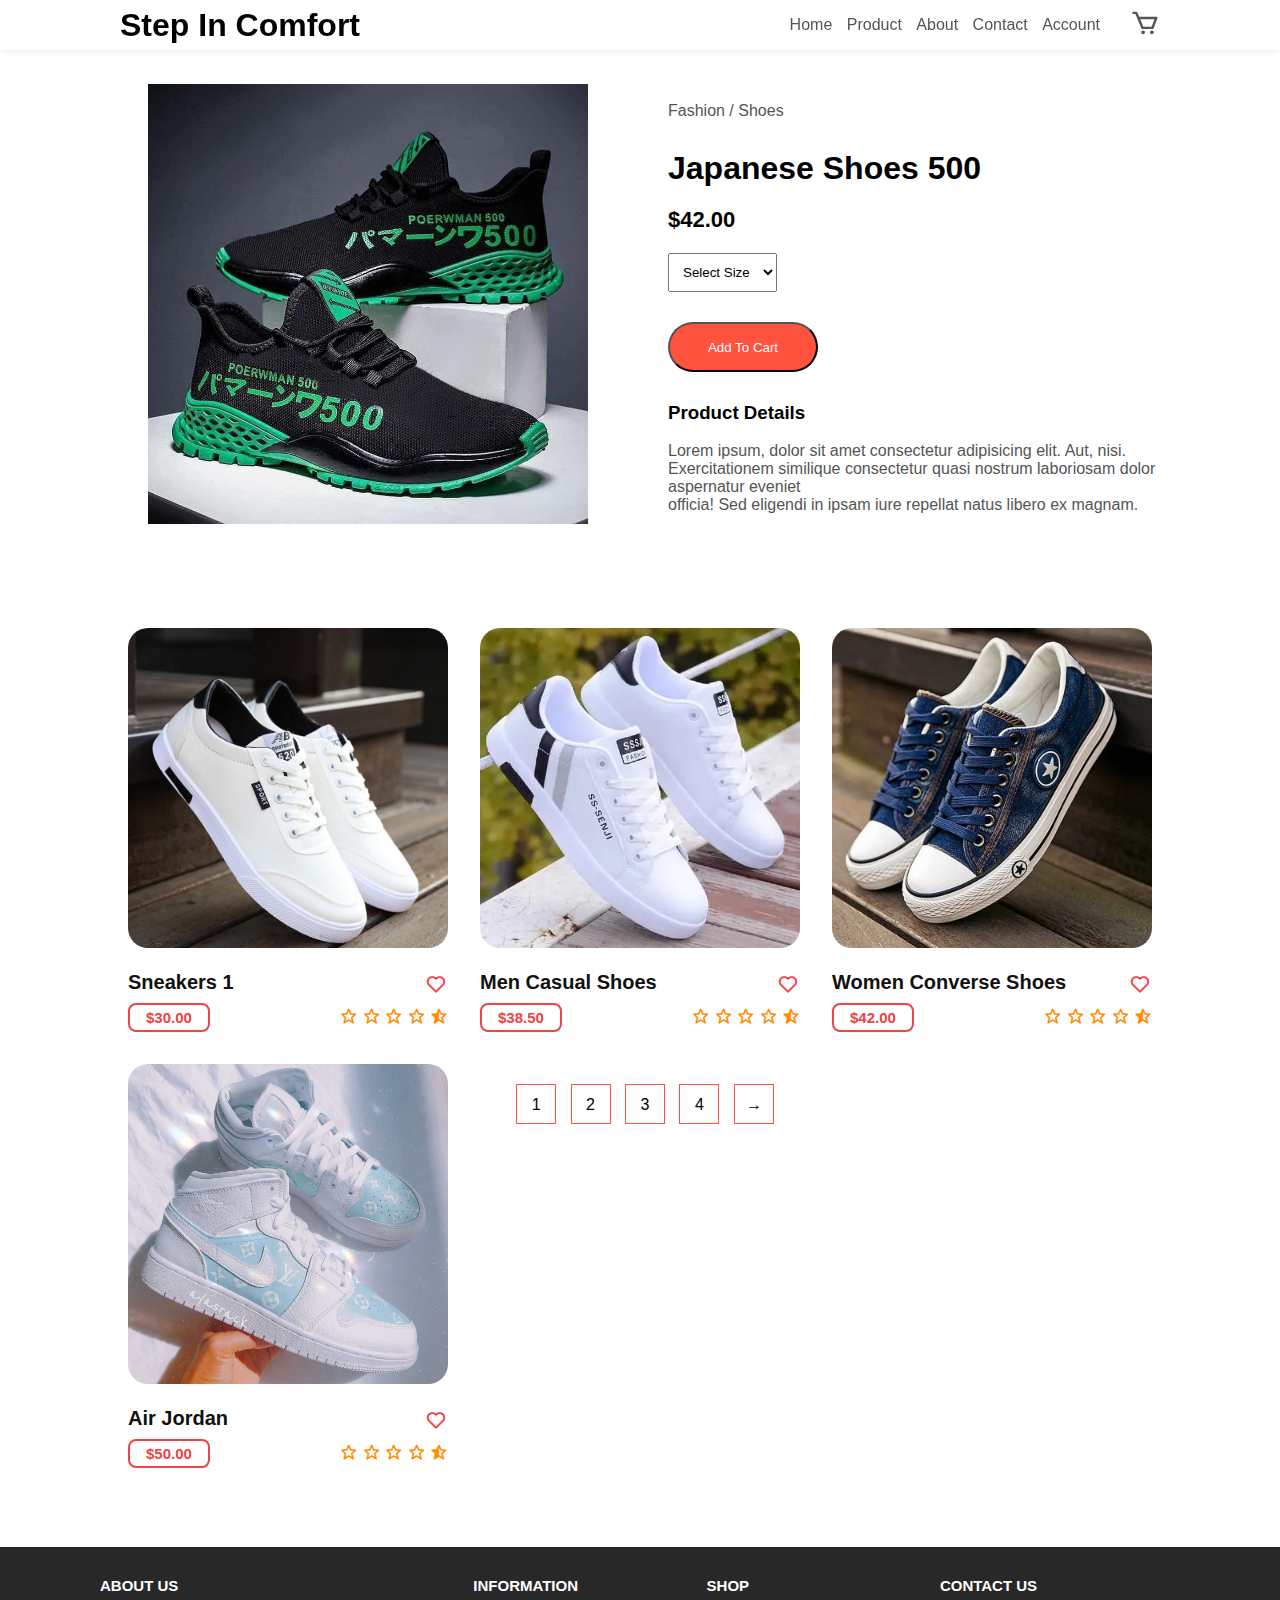
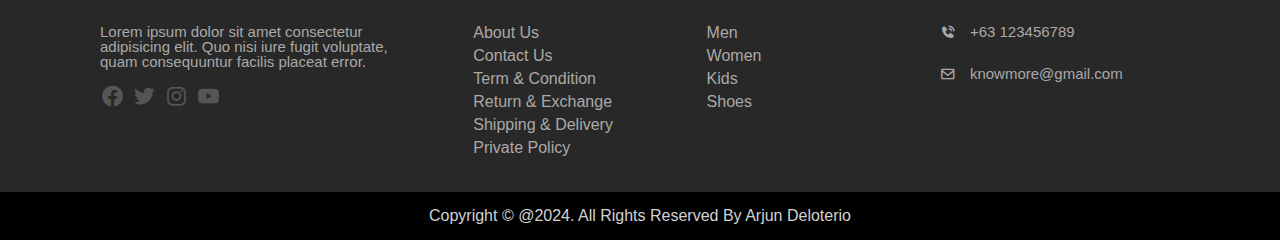
==== product-details.html @ b383bb82 "Add files via upload" ====
<!DOCTYPE html>
<html lang="en">
<head>
    <meta charset="UTF-8">
    <meta name="viewport" content="width=device-width, initial-scale=1.0">
    <link rel="stylesheet" href="StepInComfort.css">
    <!-- <link rel="stylesheet" href="reset.css"> -->
    <link href='https://unpkg.com/boxicons@2.1.4/css/boxicons.min.css' rel='stylesheet'>
    <title>All Product - StepInComfort</title>
</head>
<body>

     <header class="main-header">
        <div class="navbar">
            <div class="logo">
                <h1>Step In Comfort</h1>
            </div>
            <nav>
                <ul id="MenuNav">
                    <li><a href="index.html">Home</a></li>
                    <li><a href="product.html">Product</a></li>
                    <li><a href="#about">About</a></li>
                    <li><a href="#contact">Contact</a></li>
                    <li><a href="account.html">Account</a></li>
                </ul>
            </nav>

            <a href="cart.html" id="carts"><i class='bx bx-cart'></i></a>
            <img src="menu.jpg" class="menu-icon" onclick="menutoggle()">

            <script>
                var MenuNav = document.getElementById("MenuNav");
            
                MenuNav.style.maxHeight = "0px";
            
                function menutoggle() {
                    if(MenuNav.style.maxHeight == "0px")
                    {
                        MenuNav.style.maxHeight = "200px";
                    }
                    else 
                    {
                        MenuNav.style.maxHeight = "0px";
                    }
                }
            
            </script>
            
        </div>
        
    </header>
    
    <!-- PRODUCT SECTION -->
    <section class="all-Product">

                           <!-- Product Details -->
        <div class="single-product">
            <div class="product-details">
                <div class="img">
                    <img src="shoes 500.jpeg" alt="" id="sale">

                    
                </div>
                <div class="img-details">
                    <p>Fashion / Shoes</p>
                    <h1>Japanese Shoes 500</h1>
                    <h4>$42.00</h4>
                    <select id="productSize">
                        <option>Select Size</option>
                        <option>Large</option>
                        <option>Medium</option>
                        <option>Small</option>
                    </select>
                    <button class="add" id="addToCartBtn" onclick="changeButton()" data-image="shoes 500.jpeg" data-name="Japanese Sports Wear" data-price="42.00" data-size="Select Size" data-quantity="1">Add To Cart</button>
                    <h3>Product Details</h3>
                    <br>
                    <p>Lorem ipsum, dolor sit amet consectetur adipisicing elit. Aut, nisi.<br> Exercitationem similique consectetur quasi nostrum laboriosam dolor aspernatur eveniet <br>officia! Sed eligendi in ipsam iure repellat natus libero ex magnam.</p>
                </div>
            </div>
        </div>

   
        <div class="info-Products">
            <div class="product-rows">

                <div class="box-img">
                    <a href="product-details.html"><img src="stylish shoess.jpg" alt=""></a>
                </div>

                <div class="Product-heart-icon">
                    <i class="bx bx-heart"></i>
                </div>

                <div class="Product-Name">
                    <h4>Sneakers 1</h4>
                </div>
                <div class="Product-Price">
                    <div>
                       <a href="#" class="Price">$30.00</a>
                    </div>
                    <div class="Product-ratting">
                        <i class='bx bx-star'></i>
                        <i class='bx bx-star'></i>
                        <i class='bx bx-star'></i>
                        <i class='bx bx-star'></i>
                        <i class='bx bxs-star-half'></i>
                    </div>
                </div>
            </div>

            <div class="product-rows">
                <div class="box-img">
                    <a href="#"><img src="casual-shoes-500x500.webp" alt=""></a>
                </div>

                <div class="Product-heart-icon">
                    <i class="bx bx-heart"></i>
                </div>
                
                <div class="Product-Name">
                    <h4>Men Casual Shoes</h4>
                </div>
                <div class="Product-Price">
                    <div>
                       <a href="#" class="Price">$38.50</a>
                    </div>
                    <div class="Product-ratting">
                        <i class='bx bx-star'></i>
                        <i class='bx bx-star'></i>
                        <i class='bx bx-star'></i>
                        <i class='bx bx-star'></i>
                        <i class='bx bxs-star-half'></i>
                    </div>
                </div>
            </div>

            <div class="product-rows">
                <div class="box-img">
                    <a href="#"><img src="Women-Sneakers-Denim-Casual-Shoes.webp" alt=""></a>
                </div>

                <div class="Product-heart-icon">
                    <i class="bx bx-heart"></i>
                </div>
                
                <div class="Product-Name">
                    <h4>Women Converse Shoes</h4>
                    
                </div>
                <div class="Product-Price">
                    <div>
                       <a href="#" class="Price">$42.00</a>
                    </div>
                    <div class="Product-ratting">
                        <i class='bx bx-star'></i>
                        <i class='bx bx-star'></i>
                        <i class='bx bx-star'></i>
                        <i class='bx bx-star'></i>
                        <i class='bx bxs-star-half'></i>
                    </div>
                </div>
            </div>

            <div class="product-rows">
                <div class="box-img">
                    <a href="#"><img src="cool shoes.jpg" alt=""></a>
                </div>

                <div class="Product-heart-icon">
                    <i class="bx bx-heart"></i>
                </div>
                
                <div class="Product-Name">
                    <h4>Air Jordan</h4>
                    
                </div>
                <div class="Product-Price">
                    <div>
                       <a href="#" class="Price">$50.00</a>
                    </div>
                    <div class="Product-ratting">
                        <i class='bx bx-star'></i>
                        <i class='bx bx-star'></i>
                        <i class='bx bx-star'></i>
                        <i class='bx bx-star'></i>
                        <i class='bx bxs-star-half'></i>
                    </div>
                </div>
            </div>

            

            
            
            <div class="page-btn">
                <span>1</span>
                <span>2</span>
                <span>3</span>
                <span>4</span>
                <span>&#8594;</span>
            </div>
        </div>
    </section>

    <script>
        window.addEventListener("DOMContentLoaded", function() {
            // Get the button element
            var addToCartButton = document.getElementById("addToCartBtn");
        
            // Get the product information from the button attributes
            var productData = {
                image: addToCartButton.getAttribute("data-image"),
                name: addToCartButton.getAttribute("data-name"),
                price: addToCartButton.getAttribute("data-price"),
                size: addToCartButton.getAttribute("data-size"),
                quantity: addToCartButton.getAttribute("data-quantity")
            };
        
            // Get the cart items from local storage or initialize an empty array
            var cartItems = JSON.parse(localStorage.getItem("cartItems")) || [];
        
            // Check if the product is already in the cart
            var isInCart = cartItems.some(function(item) {
                return item.name === productData.name && item.size === productData.size;
            });
        
            // If the product is in the cart, change the button text to "Added"
            if (isInCart || localStorage.getItem("buttonClicked")) {
                addToCartButton.innerHTML = "Added";
                addToCartButton.style.backgroundColor = "pink";
                addToCartButton.disabled = true; // Disables the button after it's clicked
            }
        
            // Add a click event listener to the button
            addToCartButton.addEventListener("click", function() {
                // Get the selected size
                var sizeSelect = document.getElementById("productSize");
                var selectedSize = sizeSelect.options[sizeSelect.selectedIndex].text;
        
                // Check if a size is selected
                if (selectedSize === "Select Size") {
                    alert("Please select a size before adding to cart.");
                    return;
                }
        
                // Get the product information
                var image = this.getAttribute("data-image");
                var name = this.getAttribute("data-name");
                var price = this.getAttribute("data-price");
                var size = selectedSize; // Use the selected size
                var quantity = this.getAttribute("data-quantity");
        
                // Get the cart items from local storage or initialize an empty array
                var cartItems = JSON.parse(localStorage.getItem("cartItems")) || [];
        
                // Push the new item to the cart
                cartItems.push({image: image, name: name, price: price, size: size, quantity: quantity});
        
                // Store the updated cart items in local storage
                localStorage.setItem("cartItems", JSON.stringify(cartItems));
        
                // Display the cart items (assuming you have a function named displayCartItems)
                // displayCartItems();
        
                // Change button text to "Added" after adding to cart
                this.innerHTML = "Added";
                this.style.backgroundColor = "pink";
                this.disabled = true; // Disables the button after it's clicked
        
                // Set a flag in local storage to indicate that the button has been clicked
                localStorage.setItem("buttonClicked", true);
            });
                // Reset button state if cart is empty
        if (cartItems.length === 0) {
            addToCartButton.innerHTML = "Add To Cart";
            addToCartButton.style.backgroundColor = ""; // Reset button background color
            addToCartButton.disabled = false; // Enable the button
            localStorage.removeItem("buttonClicked"); // Remove the flag
        }
        });
        </script>
        
    
        
        
        

       <!-- CONTACT SECTION -->
       <footer class="Contact">
        <div class="Contact-Info">  
            
            <div class="social-icons">
                <h3>About Us</h3>
                <p>Lorem ipsum dolor sit amet consectetur adipisicing elit. Quo nisi iure fugit voluptate, quam consequuntur facilis placeat error.</p>
                <a href="https://www.facebook.com/"><i class='bx bxl-facebook-circle'></i></a>
                <a href="https://twitter.com/"><i class='bx bxl-twitter'></i></a>
                <a href="https://www.instagram.com/"><i class='bx bxl-instagram'></i></a>
                <a href="https://www.youtube.com/"><i class='bx bxl-youtube'></i></a>
            </div>

            <div class="second-info">
                <h3>Information</h3>
                <ul>
                    <li><a href="#">About Us</a></li>
                    <li><a href="#">Contact Us</a></li>
                    <li><a href="#">Term & Condition</a></li>
                    <li><a href="#">Return & Exchange</a></li>
                    <li><a href="#">Shipping & Delivery</a></li>
                    <li><a href="#">Private Policy</a></li>
                </ul>
            </div>

            <div class="third-info">
                <h3>Shop</h3>
                <ul>
                    <li><a href="#">Men</a></li>
                    <li><a href="#">Women</a></li>
                    <li><a href="#">Kids</a></li>
                    <li><a href="#">Shoes</a></li>
                </ul>
            </div>

            <div class="fourth-info">
                <h3>Contact Us</h3>
                <ul class="info">
                    <li>
                        <span><i class='bx bxs-phone-call'></i></span><p><a href="tel:+63 123456789">+63 123456789</a></p>
                    </li>
                    <li>
                        <span><i class='bx bx-envelope'></i></span><p><a href="mailto:knowmore@gmail.com">knowmore@gmail.com</a></p>
                    </li>
                </ul>
            </div>
        </div>
</footer>
    
<div class="End">
    <p>Copyright © @2024. All Rights Reserved by Arjun Deloterio</p>
</div>
    
</body>
</html>
---- StepInComfort.css ----
* {
  margin: 0;
  padding: 0;
  box-sizing: border-box;
  
  
}
body {
font-family: 'Poppins', sans-serif;
}
.main-header {
              width: 100%;
              height: 50px;
              margin: auto;
              padding-left: 100px;
              padding-right: 100px;
              position: fixed;
              z-index: 1000;
              background-color: #fff;
              box-shadow: 0px 0px 10px rgb(0 0 0 / 10%);
           }

.navbar {
        height: 50px;
        display: flex;
        align-items: center;
        padding: 20px;
      }


  nav {
    flex: 1;
    text-align: right;
    padding-right: 20px;
  }

nav ul {
       display: inline-block;
       
     }
nav ul li {
          display: inline-block;
          margin-right: 10px;
          
        }
a {
  color: #555;
  cursor: pointer;
  text-decoration: none;
}
.main-header .navbar nav a i {
                              font-size: 20px;
                              
                           }
p {
  color: #555;
  
}

.menu-icon 
{
  width: 25px;
  margin-left: 10px;
  font-size: 30px;
  display: none;
}

#carts {
  font-size: 30px;
}

@media only screen and (max-width: 800px) {

  nav ul {
    position: absolute;
    top: 40px;
    left: 0;
    background: #333;
    width: 100%;
    overflow: hidden;
    transition: max-height 0.5s;
  }


  nav ul li {
    display: block;
    margin-right: 30px;
    margin-top: 10px;
    margin-bottom: 10px;
  }
  nav ul li a {
    color: #fff;
  }
  .menu-icon {
    display: inline-block;
    cursor: pointer;
  }
}

.cart-info img {
  max-width: 100%;
  height: auto;
}

section {
        padding: 5% 10%;
      }

.home {
      width: 100%;
      height: 100vh;
      background-image: url(434771375_438720521966817_4431914226623952785_n.png);
      background-position: center;
      background-size: cover;
      display: grid;
      grid-template-columns: repeat(1, 1fr);
      align-items: center;
   }
.home-text h1 {
              color: #000;
              width: fit-content;
              font-size: 55px;
              text-transform: capitalize;
              line-height: 1.1;
              margin: 6px 0 10px;
            }

.btn {
      display: inline-block;
      background-color: #ff523f;
      color: #fff;
      padding: 8px 30px;
      margin: 30px 0;
      border-radius: 30px;
   }
.btn:hover {
           transform: scale(1.1);
         }

         .down-arrow {
          position: absolute;
          top: 80%;
          right: 11%;
      }
.down i {
      font-size: 30px;
      color: #2c2c2c;
      border: 2px solid #2c2c2c;
      border-radius: 50px;
      padding: 12px 12px;
     
  }
.down i:hover {
           background-color: #2c2c2c;
           color: #fff;
           transition: all .42s ease;
        }

        /* PRODUCT SECTION */

.Product-text1 h2 {
              color: #111;
              font-size: 28px;
              text-transform: capitalize;
              text-align: center;
              margin-bottom: 30px;
            }
.Products {
      display: grid;
      grid-template-columns: repeat(auto-fit, minmax(260px, auto));
      gap: 2rem;
      padding-bottom: 30px;
    }
.rows {
  position: relative;
  transition: all .40s ease;
}
.rows img {
          width: 100%;
          height: auto;
          transition: all .40s ease;
          border-radius: 20px;
          margin-bottom: 1.2rem;
        }
.rows img:hover {
              transform: scale(1.1);
          }
.Product-text2 h5 {
           position: absolute;
           top: 13px;
           left: 13px;
           color: #fff;
           background-color: #27b737;
           font-size: 12px;
           font-weight: 600;
           text-transform: uppercase;
           padding: 3px 10px;
           border-radius: 2px;
         }
.heart-icon i {
        position: absolute;
        font-size: 20px;
        position: absolute;
        display: inline-flex;
        width: 25px;
        height: 25px;
        right: 0;
        font-size: 22px;
        background: var(--bg-color);
        color: #ef4444;
        border-radius: 50%;
        justify-content: center;
        transition: all .45s ease;
        align-items: center;
      }
.heart-icon i:hover {
                  color: var(--bg-color);
                  background-color: #ef4444;
                  cursor: pointer;
                }
.ratting i {
       color: #FF8C00;
       font-size: 18px;
     }
.Price h4 {
      color: #111;
      font-size: 16px;
      text-transform: capitalize;
      font-weight: 500;
    }
.Price p {  
      color: #151515;
      font-size: 14px;
      font-weight: 700;
   }

   /* CONTACT SECTION */
ul {
   list-style: none;
 }

.Contact {
    background-color: #282828;
    height: auto;
    padding-top: 30px;
    padding-bottom: 30px;
    padding-left: 100px;
    padding-right: 100px;
 }
.second-info li, .third-info li {
                             padding-bottom: 5px; 
                           }
.Contact-Info {
        display: grid;
        grid-template-columns: repeat(auto-fit, minmax(160px, auto));
        gap: 1rem;
      }
.Contact-Info h3 {
            color: #fff;
            font-size: 15px;
            text-transform: uppercase;
            margin-bottom: 10px;
            padding-bottom: 20px;
         }
.Contact-Info p {
          color: #aba8a8;;
          font-size: 15px;
          font-weight: 400;
         
          line-height: 1;
          margin-bottom: 5%;
          cursor: pointer;
          transition: all .42s;
        }
.Contact-Info a:hover {
                color: #ee1c47;
              }
.social-icons {
              color: #aba8a8;
              font-size: 25px;
              transition: all .42s;
              width: 300px;
           }

.social-icons i:hover {
                transform: scale(1.5);
              }
.fourth-info li {
                display: grid;
                grid-template-columns: 30px 1fr;
                margin-bottom: 16px;
                color: #aba8a8;
              }
            
.second-info li a, .third-info li a , .fourth-info li a{
                              color: #aba8a8;
                            }
    
.End {
      background-color: #000;
      text-align: center;
  }
.End p {
      color: #d2d2d2;
      text-transform: capitalize;
      padding: 15px;
      padding-bottom: 15px;
    }


/* All Product PAGE */

#products {
  width: 100%;
  height: 100%;
  background-image: url(road3.jpg);
  background-position: center;
  background-size: cover;
  grid-template-columns: repeat(1, 1fr);
}

.sorts-Product-text1 {
                      text-transform: capitalize;
                      margin-bottom: 20px;
                      display: flex;
                      text-align: center;
                      justify-content: space-between;
                      margin: 50px auto 50px;
                      font-size: 15px;
                   }
.sorts-Product-text1 .search {
                              width: max-content;
                              display: flex;
                              align-items: center;
                              padding: 14px;
                              border-radius: 28px;
                              background-color: #f6f6f6;
                              height: 50px;
                           }
.sorts-Product-text1 .search-input {
                                   font-size: 16px;
                                   font-family: 'Lexend' sans-serif;
                                   color: #333333;
                                   margin-left: 14px;
                                   outline: none;
                                   border: none;
                                   background: transparent;
                                   width: 300px;
                                   height: 20px;
                                 }
.sorts-Product-text1 .search-input::placeholder {
                                                color: rgba(0, 0, 0, 0.25);
                                              }
.sorts-Product-text1 h2 {
                        color: #fff;
                        padding-top: 20px;
                      }

.sorts-Product-text1 select {
                            border: 1px solid #ff523b;
                            padding: 5px;
                            border-radius: 20px;
                            height: 50px;
                          }
.sorts-Product-text1 select:focus {
                                  outline: none;
                                }               

.info-Products {
              display: grid;
              grid-template-columns: repeat(auto-fit, minmax(260px, auto));
              gap: 2rem;
              padding-bottom: 15px;
             }
.product-rows {
              position: relative;
              transition: all .40s ease;
            }
.box-img img{
            width: 100%;
            height: auto;
            transition: all .40s ease;
            border-radius: 20px;
            margin-bottom: 1.2rem;
          }
.box-img:hover {
            transform: scale(1.1);
            transition: all .40s ease;
            }

.Product-heart-icon i {
                      position: absolute;
                      display: inline-flex;
                      width: 25px;
                      height: 25px;
                      right: 0;
                      font-size: 22px;
                      background: var(--bg-color);
                      color: #ef4444;
                      border-radius: 50%;
                      justify-content: center;
                      transition: all .45s ease;
                      align-items: center;
                    }
.Product-heart-icon i:hover {
  color: var(--bg-color);
  background-color: #ef4444;
  cursor: pointer;
}
.Product-ratting i {
color: #FF8C00;
font-size: 18px;
}
.Product-Name h4 
{
color: #111;
font-size: 20px;
margin-bottom: 10px;
text-transform: capitalize;
font-weight: 600;
line-height: 1.1;
}
#name h4 {
  color: #fff;
}
#name a {
  color: #fff;
}
#name i {
  color: #fff;
}

.Product-Price {  
display: flex;
flex-wrap: wrap;
align-items: center;
justify-content: space-between;
gap: 2rem;
}
.Price {
       display: inline-block;
       padding: 4px 16px;
       background: transparent;
       border: 2px solid #ef4444;
       color: #ef4444;
       border-radius: 8px;
       font-size: 15px;
       font-weight: 600;
     }
.Price:hover {
             letter-spacing: 1px;
           }

.page-btn {
          margin: 0 auto 80px;
          margin-top: 20px;
        }
.page-btn span {
               display: inline-block;
               border: 1px solid #ff523b;
               margin-left: 10px;
               width: 40px;
               height: 40px;
               text-align: center;
               line-height: 40px;
               cursor: pointer;
             }
#page-num {
  color: #fff;
}
.page-btn span:hover {
                     background: #ff523b;
                     color:  #fff;
                   }

    /* Single Product Details */
.single-product {
                margin-top: 20px;
                height: 50%;
                display: inline;
              }
/* .details-container .img img {
                        width: 30%;
                        height: 10px;
                        background-color: red;
                     } */
.product-details {}

#sale {
  width: 65%;
}
.single-product .img {
                     padding: 20px;
                     width: 70%;
                     
                   }
.single-product h4 {
                    margin: 20px 0;
                    font-size: 22px;
                    font-weight: bold;
                  }
.single-product select {
                       display: block;
                       padding: 10px;
                       margin-top: 20px;
                     }
.info-Products {
  margin-top: 80px;
}

.input:focus {
              outline: none;
           }

#addToCartBtn {
display: inline-block;
background-color: #ff523f;
color: #fff;
padding: 8px 30px;
margin: 30px 0;
border-radius: 30px;
height: 50px; /* Adjust height as needed */
width: 150px; /* Adjust width as needed */
}

.single-product .img-details {
                              position: absolute;
                              margin-top: 100px;
                              margin-right: 80px;
                              top: 2px;
                              right: 20px;
                              justify-content: center;
                              width: 40%;
                           }
.single-product .img-details p {
                               padding-bottom: 30px;
                              }
                  
      /* Cart Container */

.carts-page {
            width: 80px auto;
            padding-bottom: 150px;
            padding-top: 100px;
            
          }
table {
      width: 100%;
      border-collapse: collapse;
    }
.cart-info img {
width: 150px;
height: 150px;
}
.cart-info {
          display: flex;
          flex-wrap: wrap;

         }
.cart-info div {
             padding-left: 10px;
           }

th {
   text-align: left;
   width: 1000px;
   padding: 15px;
   color: #fff;
   background-color: #282828;
   font-weight: normal;

 }
td {
  padding: 20px 10px;
 }
td input {
         width: 70px;
         height: 30px;
         padding: 10px;
       }
td a {
     color: #ff523b;
     font-size: 15px;
   }

.total-price {
             display: flex;
             justify-content: flex-end;
           }
.total-price table {
                   border-top: 4px solid #282828;
                   width: 100%;
                   max-width: 475px;
                   margin-top: 50px;
                 }

td:last-child {
             text-align: right;
            }

.que{
width: 18%;
}
#quan {
text-align: left;
}
#sub {
text-align: right;
}


.buy {
    float: right;
    width: fit-content;
    height: fit-content;
   }
.buy button{
  display: inline-block;
  background-color: #ff523f;
  color: #fff;
  padding: 8px 30px;
  margin: 30px 0;
  border-radius: 30px;
}

            /* ACCOUNT PAGE */
.form-container {
                background: #fff;
                width: 350px;
                height: 450px; 
                position: relative;  
                text-align: center;
                padding: 20px 0;
                box-shadow: 0 0 20px 0px;     
                overflow: hidden;
                       
              }
.form-container span {
                     font-weight: bold;
                     padding: 0 25px;
                     color: #555;
                     cursor: pointer;
                     width: 100%;
                   }
.form-btn {
          display: inline-block;
         
        }
.form-container #LogIn {
                      max-width: 300px;
                      padding: 0 20px;
                      position: absolute;
                      top: 100px;
                      transition: transform 1s;
                      padding-left: 40px;
                      margin-left: 120px;
                    }
.form-container #Register {
                      max-width: 300px;
                      padding: 0 20px;
                      padding-top: 100px;
                      position: absolute;
                      top: 50px;
                      transition: transform 1s;
                      padding-left: 12px;
                      margin-left: 20px;
                     }
form input {  
            width: 100%;
            height: 30px;
            margin: 10px 0;
            padding: 0 10px;
            font-size: 18px;
            font-weight: 600;
            color: red ;
          }
.input-field .username {
  width: 100%;
  height: 30px;
  padding: 0 10px;
  border: transparent;
}
form .logbtn{
          width: 70%;
          height: 40px;
          border: none;
          cursor: pointer;
          margin: 10px 0;
          border-radius: 50px;
          background: #ff523b;
          color: #fff;
          font-weight: 600;
          margin-left: 35px;
          margin-right: 30px;
          text-transform: uppercase;
        }
.logbtn:hover {
              background: #c03cc0;
            }
form .logbtn:focus {
                  outline: none;
                }
#LogIn {
       left: -500px;
       
     }
#Register {
          left: 0;
        }
form a {
      font-size: 15px;
     }
#Indicator {
           width: 100px;
           border: none;
           background: #ff523b;
           height: 3px;
           margin-top: 8px;
           transform: translateX(100px);
         }

.input-field {
             width: 100%;
             height: 50px;
             background: #f0f0f0;
             border: 1px solid #ff523b;
             border-radius: 50px;
             margin: 20px 0;
             display: flex;
           }

.social-text {
             margin: 10px 0;
             font-size: 18px;
           }
.social-media {
              display: flex;
              justify-content: center;
            }
.social-icon {
             height: 45px;
             width: 45px;
             display: flex;
             align-items: center;
             justify-content: center;
             color: #444;
             font-size: 25px;
             border: 1px solid #444;
             border-radius: 50px;
             margin: 0 5px;
           }
a {
  text-decoration: none;
}
.social-icon:hover {
                  color: #df4adf;
                  border-color: #df4adf;
                 }
#firstname {
          width: 50%;
          position: absolute;
          top: 30px;
         }
#lastname {
          width: 50%;
          position: absolute;
          margin-left: 150px;
          top: 30px;
        }
#email {
      width: 118%;
     }
#password {
          width: 118%;
        }
#reg {
     margin-left: 60px;
   }



/* Responsive styles for smaller devices */
@media only screen and (max-width: 768px) {
  .main-header {
    padding-left: 20px;
    padding-right: 20px;
  }
  nav {
    padding-left: 20px;
    padding-right: 20px;
  }
  .home-text h1 {
    font-size: 40px;
  }
  .btn {
    padding: 10px 20px;
  }
  .down-arrow {
    top: 70%;
    right: 5%;
  }
  .Product-text1 h2 {
    font-size: 24px;
  }
  .navbar {
    padding: 10px;
  }
}

@media only screen and (max-width: 600px) 
{
  .product
  {
    text-align: center;
  }
  .rows
  {
    flex-basis: 100%;
  }
}
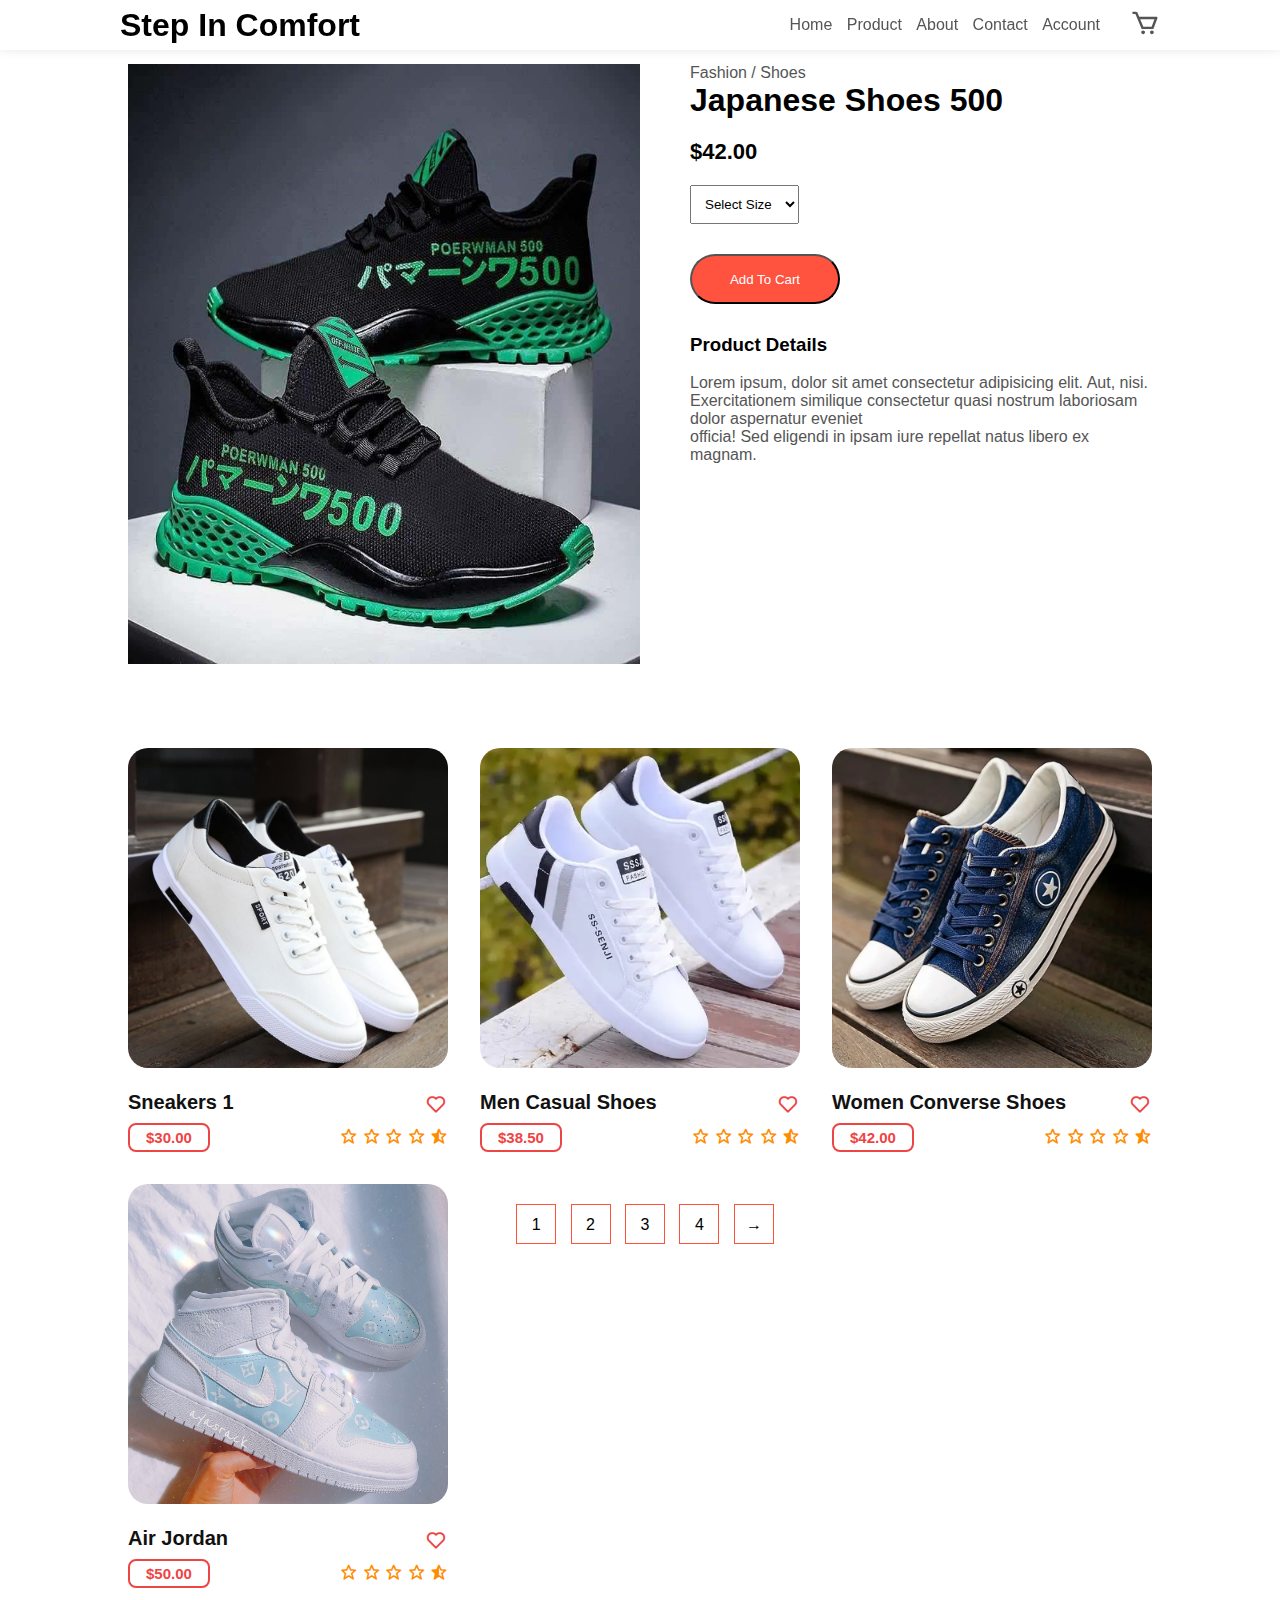
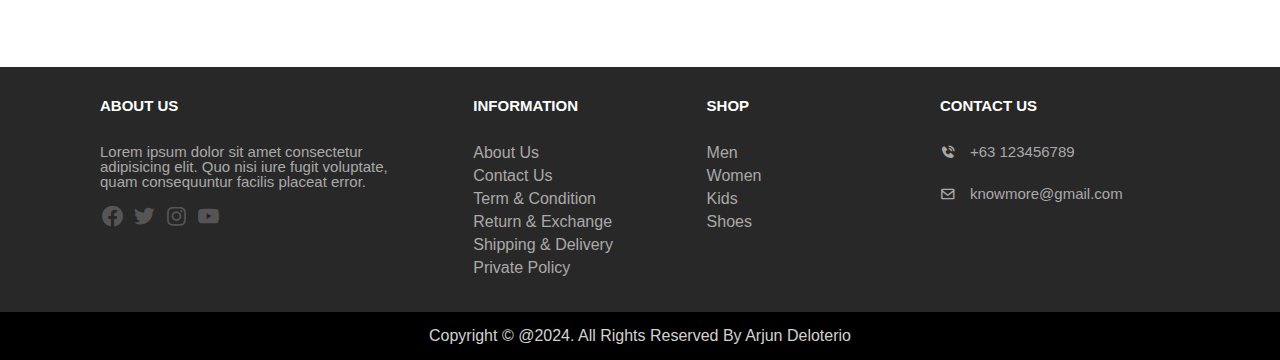
==== commit c1bb9ab7: "Update product-details.html" ====
--- a/product-details.html
+++ b/product-details.html
@@ -54,30 +54,32 @@
     <section class="all-Product">
 
                            <!-- Product Details -->
-        <div class="single-product">
-            <div class="product-details">
-                <div class="img">
-                    <img src="shoes 500.jpeg" alt="" id="sale">
-
-                    
-                </div>
-                <div class="img-details">
-                    <p>Fashion / Shoes</p>
-                    <h1>Japanese Shoes 500</h1>
-                    <h4>$42.00</h4>
-                    <select id="productSize">
-                        <option>Select Size</option>
-                        <option>Large</option>
-                        <option>Medium</option>
-                        <option>Small</option>
-                    </select>
-                    <button class="add" id="addToCartBtn" onclick="changeButton()" data-image="shoes 500.jpeg" data-name="Japanese Sports Wear" data-price="42.00" data-size="Select Size" data-quantity="1">Add To Cart</button>
-                    <h3>Product Details</h3>
-                    <br>
-                    <p>Lorem ipsum, dolor sit amet consectetur adipisicing elit. Aut, nisi.<br> Exercitationem similique consectetur quasi nostrum laboriosam dolor aspernatur eveniet <br>officia! Sed eligendi in ipsam iure repellat natus libero ex magnam.</p>
-                </div>
-            </div>
-        </div>
+       <main class="main-content">
+
+        <div class="hero">
+            <div class="imgs">
+                <img src="shoes 500.jpeg" alt="" id="sale">
+            </div>
+        </div>
+
+        <div class="product">
+            <div class="img-details">
+                <p>Fashion / Shoes</p>
+                <h1>Japanese Shoes 500</h1>
+                <h4>$42.00</h4>
+                <select id="productSize">
+                    <option>Select Size</option>
+                    <option>Large</option>
+                    <option>Medium</option>
+                    <option>Small</option>
+                </select>
+                <button class="add" id="addToCartBtn" onclick="changeButton()" data-image="shoes 500.jpeg" data-name="Japanese Sports Wear" data-price="42.00" data-size="Select Size" data-quantity="1">Add To Cart</button>
+                <h3>Product Details</h3>
+                <br>
+                <p>Lorem ipsum, dolor sit amet consectetur adipisicing elit. Aut, nisi.<br> Exercitationem similique consectetur quasi nostrum laboriosam dolor aspernatur eveniet <br>officia! Sed eligendi in ipsam iure repellat natus libero ex magnam.</p>
+            </div>
+        </div>
+    </main>
 
    
         <div class="info-Products">
@@ -227,7 +229,7 @@
             // If the product is in the cart, change the button text to "Added"
             if (isInCart || localStorage.getItem("buttonClicked")) {
                 addToCartButton.innerHTML = "Added";
-                addToCartButton.style.backgroundColor = "pink";
+                addToCartButton.style.backgroundColor = "#282828";
                 addToCartButton.disabled = true; // Disables the button after it's clicked
             }
         
@@ -259,12 +261,12 @@
                 // Store the updated cart items in local storage
                 localStorage.setItem("cartItems", JSON.stringify(cartItems));
         
-                // Display the cart items (assuming you have a function named displayCartItems)
+                // Display the cart items
                 // displayCartItems();
         
                 // Change button text to "Added" after adding to cart
                 this.innerHTML = "Added";
-                this.style.backgroundColor = "pink";
+                this.style.backgroundColor = "#282828";
                 this.disabled = true; // Disables the button after it's clicked
         
                 // Set a flag in local storage to indicate that the button has been clicked
--- a/StepInComfort.css
+++ b/StepInComfort.css
@@ -474,32 +474,12 @@
                    }
 
     /* Single Product Details */
-.single-product {
-                margin-top: 20px;
-                height: 50%;
-                display: inline;
-              }
-/* .details-container .img img {
-                        width: 30%;
-                        height: 10px;
-                        background-color: red;
-                     } */
-.product-details {}
-
-#sale {
-  width: 65%;
-}
-.single-product .img {
-                     padding: 20px;
-                     width: 70%;
-                     
-                   }
-.single-product h4 {
+.main-content h4 {
                     margin: 20px 0;
                     font-size: 22px;
                     font-weight: bold;
                   }
-.single-product select {
+.main-content select {
                        display: block;
                        padding: 10px;
                        margin-top: 20px;
@@ -819,3 +799,47 @@
   }
 }
 
+#sale {
+  width: 100%;
+  height: 600px;
+}
+
+.main-content
+{
+    height: fit-content;
+    width: 100%;
+    /* margin: auto; */
+    display: flex;
+    flex-wrap: wrap;
+}
+
+.hero
+{
+    width: 50%;
+    align-content: center;
+    
+}
+.hero .imgs img
+{
+  width: 10px;
+
+}
+
+.product
+{
+    width: 50%;
+    height: 100%;
+    overflow: hidden;
+}
+.product .img-details
+{
+    margin-left: 50px;
+}
+
+@media (max-width:800px){
+    .hero, .product
+    {
+        flex: 100%;
+
+    }
+}
